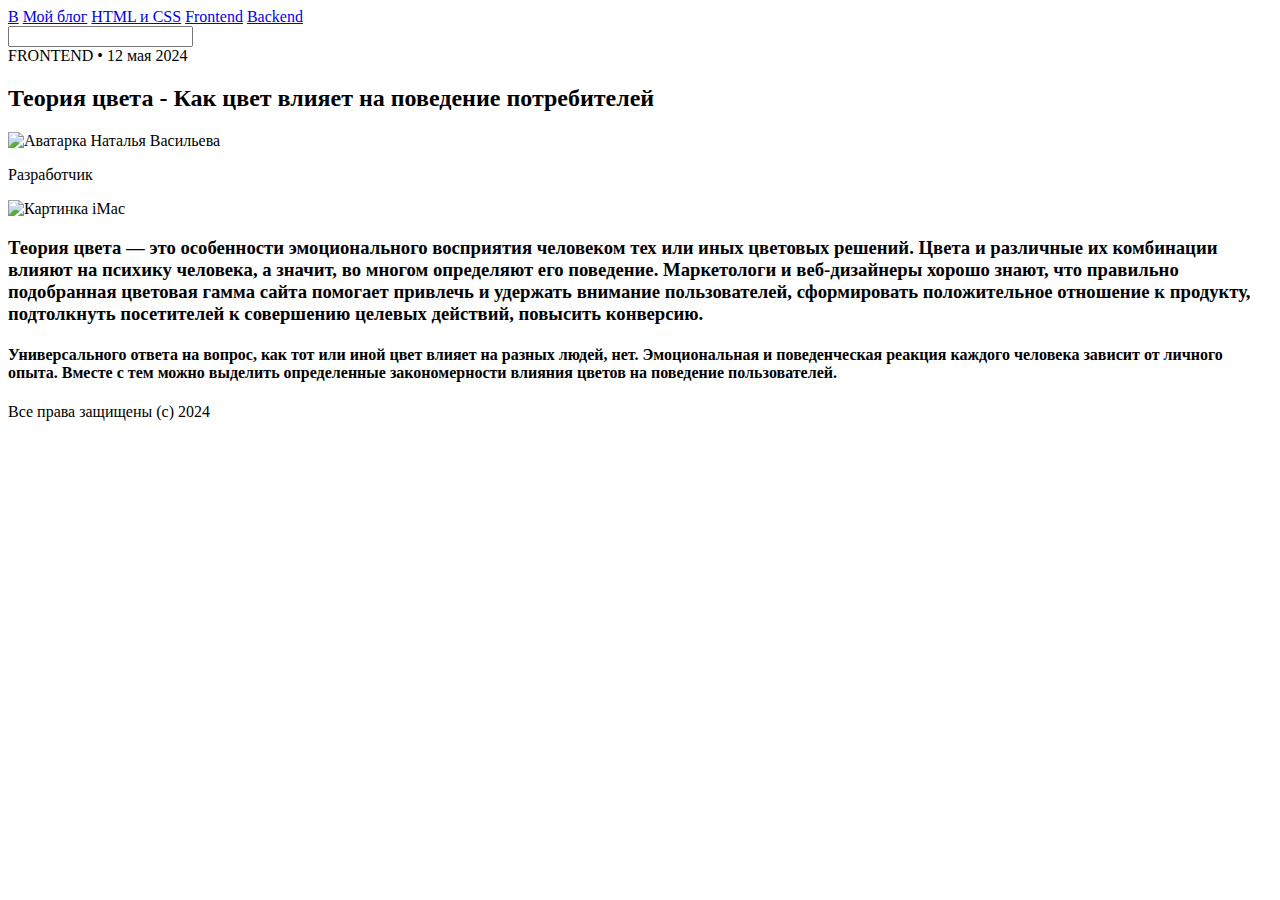
==== 1-blog/index.html @ 11df5508 "Add semantics" ====
<!DOCTYPE html>
<html lang="ru">
<head>
    <meta charset="UTF-8">
    <meta name="viewport" content="width=device-width, initial-scale=1.0">
    <title>Blog</title>
</head>
<body>
    <header>
        <nav>
            <a href="#">B</a>
            <a href="#">Мой блог</a>
            <a href="#">HTML и CSS</a>
            <a href="#">Frontend</a>
            <a href="#">Backend</a>
        </nav>
        <input type="search" name="" id="#">
    </header>

    <article>
        <span>FRONTEND • 12 мая 2024</span>

        <div>
            <h2>Теория цвета - Как цвет влияет на поведение потребителей</h2>
        </div>

        <div>
            <img src="#" alt="Аватарка">
            <span>Наталья Васильева</span>
            <p>Разработчик</p>
        </div>
    </article>

    <section>
          
        <img src="#" alt="Картинка iMac">
         
    </section>

    <section>
        
        <h3>Теория цвета — это особенности эмоционального восприятия человеком тех или иных цветовых решений. Цвета и различные их комбинации влияют на психику человека, а значит, во многом определяют его поведение. Маркетологи и веб-дизайнеры хорошо знают, что правильно подобранная цветовая гамма сайта помогает привлечь и удержать внимание пользователей, сформировать положительное отношение к продукту, подтолкнуть посетителей к совершению целевых действий, повысить конверсию.</h3>

        <h4>Универсального ответа на вопрос, как тот или иной цвет влияет на разных людей, нет. Эмоциональная и поведенческая реакция каждого человека зависит от личного опыта. Вместе с тем можно выделить определенные закономерности влияния цветов на поведение пользователей.           

    </section>
    
    <footer>
        <span>Все права защищены (c) 2024</span>
    </footer>
   
</body>
</html>
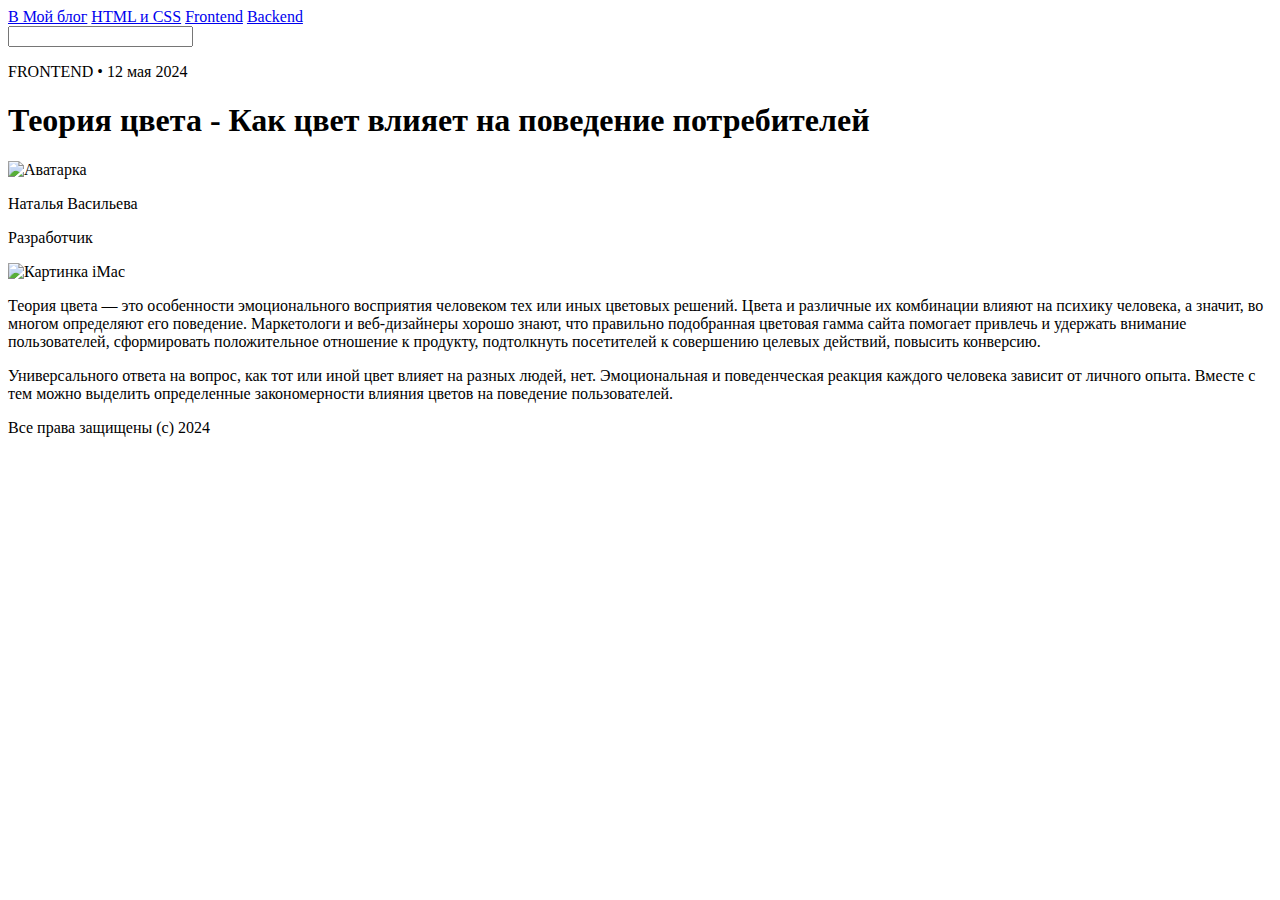
==== commit 16de3fcd: "Внесение правок в ДЗ 1-block и 2-form" ====
--- a/1-blog/index.html
+++ b/1-blog/index.html
@@ -1,53 +1,61 @@
 <!DOCTYPE html>
 <html lang="ru">
-<head>
-    <meta charset="UTF-8">
-    <meta name="viewport" content="width=device-width, initial-scale=1.0">
+  <head>
+    <meta charset="UTF-8" />
+    <meta name="viewport" content="width=device-width, initial-scale=1.0" />
     <title>Blog</title>
-</head>
-<body>
+  </head>
+  <body>
     <header>
-        <nav>
-            <a href="#">B</a>
-            <a href="#">Мой блог</a>
-            <a href="#">HTML и CSS</a>
-            <a href="#">Frontend</a>
-            <a href="#">Backend</a>
-        </nav>
-        <input type="search" name="" id="#">
+      <nav>
+        <a href="#">B Мой блог</a>
+        <a href="#">HTML и CSS</a>
+        <a href="#">Frontend</a>
+        <a href="#">Backend</a>
+      </nav>
+      <input type="search" name="" id="#" />
     </header>
 
     <article>
-        <span>FRONTEND • 12 мая 2024</span>
+      <p>FRONTEND • 12 мая 2024</p>
 
-        <div>
-            <h2>Теория цвета - Как цвет влияет на поведение потребителей</h2>
-        </div>
+      <div>
+        <h1>Теория цвета - Как цвет влияет на поведение потребителей</h1>
+      </div>
 
-        <div>
-            <img src="#" alt="Аватарка">
-            <span>Наталья Васильева</span>
-            <p>Разработчик</p>
-        </div>
+      <div>
+        <img src="#" alt="Аватарка" />
+        <p>Наталья Васильева</p>
+        <p>Разработчик</p>
+      </div>
     </article>
 
     <section>
-          
-        <img src="#" alt="Картинка iMac">
-         
+      <img src="#" alt="Картинка iMac" />
     </section>
 
     <section>
-        
-        <h3>Теория цвета — это особенности эмоционального восприятия человеком тех или иных цветовых решений. Цвета и различные их комбинации влияют на психику человека, а значит, во многом определяют его поведение. Маркетологи и веб-дизайнеры хорошо знают, что правильно подобранная цветовая гамма сайта помогает привлечь и удержать внимание пользователей, сформировать положительное отношение к продукту, подтолкнуть посетителей к совершению целевых действий, повысить конверсию.</h3>
+      <p>
+        Теория цвета — это особенности эмоционального восприятия человеком тех
+        или иных цветовых решений. Цвета и различные их комбинации влияют на
+        психику человека, а значит, во многом определяют его поведение.
+        Маркетологи и веб-дизайнеры хорошо знают, что правильно подобранная
+        цветовая гамма сайта помогает привлечь и удержать внимание
+        пользователей, сформировать положительное отношение к продукту,
+        подтолкнуть посетителей к совершению целевых действий, повысить
+        конверсию.
+      </p>
 
-        <h4>Универсального ответа на вопрос, как тот или иной цвет влияет на разных людей, нет. Эмоциональная и поведенческая реакция каждого человека зависит от личного опыта. Вместе с тем можно выделить определенные закономерности влияния цветов на поведение пользователей.           
+      <p>
+        Универсального ответа на вопрос, как тот или иной цвет влияет на разных
+        людей, нет. Эмоциональная и поведенческая реакция каждого человека
+        зависит от личного опыта. Вместе с тем можно выделить определенные
+        закономерности влияния цветов на поведение пользователей.
+      </p>
+    </section>
 
-    </section>
-    
     <footer>
-        <span>Все права защищены (c) 2024</span>
+      <span>Все права защищены (c) 2024</span>
     </footer>
-   
-</body>
-</html>+  </body>
+</html>
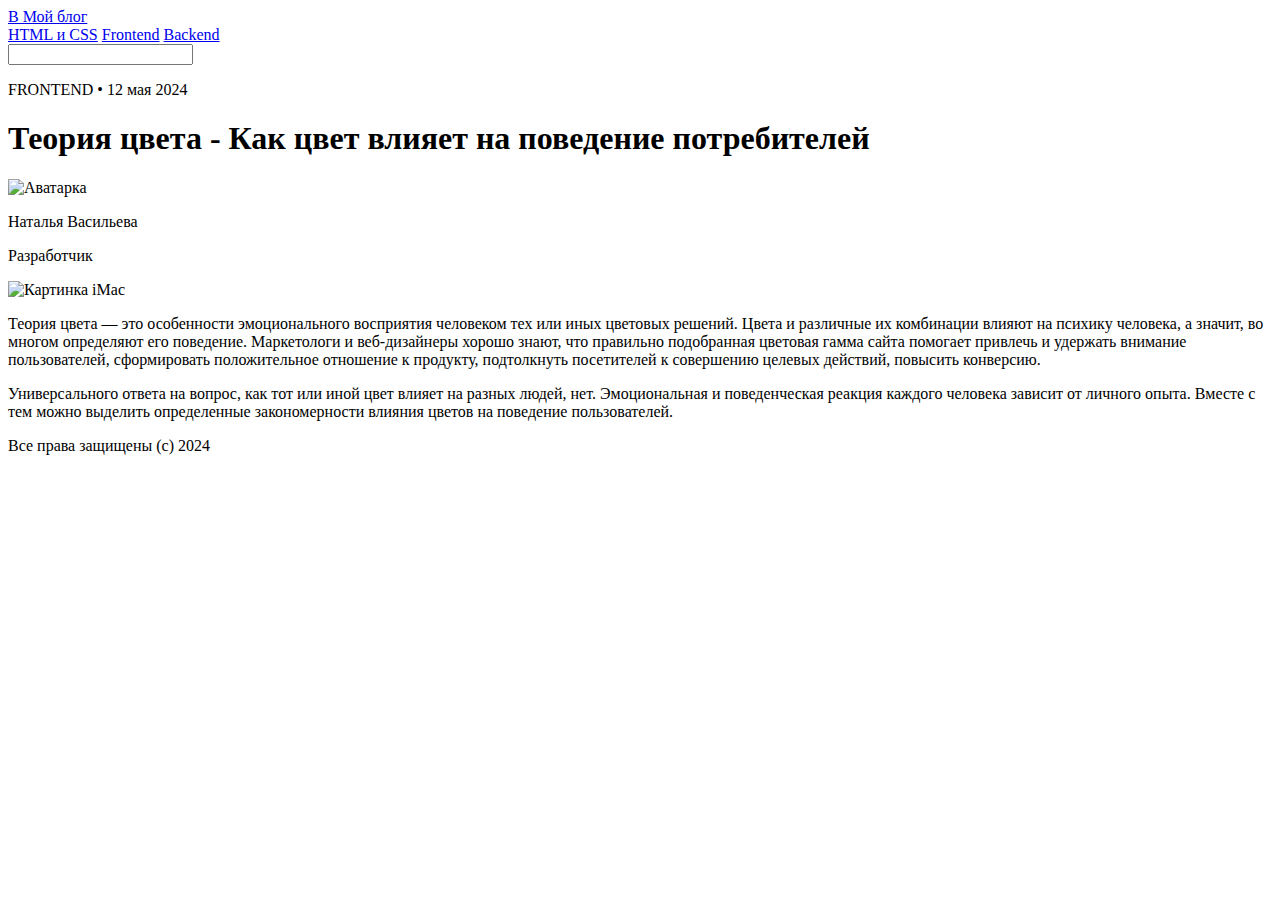
==== commit 0c1af742: "Внесение правок-2" ====
--- a/1-blog/index.html
+++ b/1-blog/index.html
@@ -7,8 +7,8 @@
   </head>
   <body>
     <header>
+      <a href="#">B Мой блог</a>
       <nav>
-        <a href="#">B Мой блог</a>
         <a href="#">HTML и CSS</a>
         <a href="#">Frontend</a>
         <a href="#">Backend</a>
@@ -19,9 +19,7 @@
     <article>
       <p>FRONTEND • 12 мая 2024</p>
 
-      <div>
-        <h1>Теория цвета - Как цвет влияет на поведение потребителей</h1>
-      </div>
+      <h1>Теория цвета - Как цвет влияет на поведение потребителей</h1>
 
       <div>
         <img src="#" alt="Аватарка" />
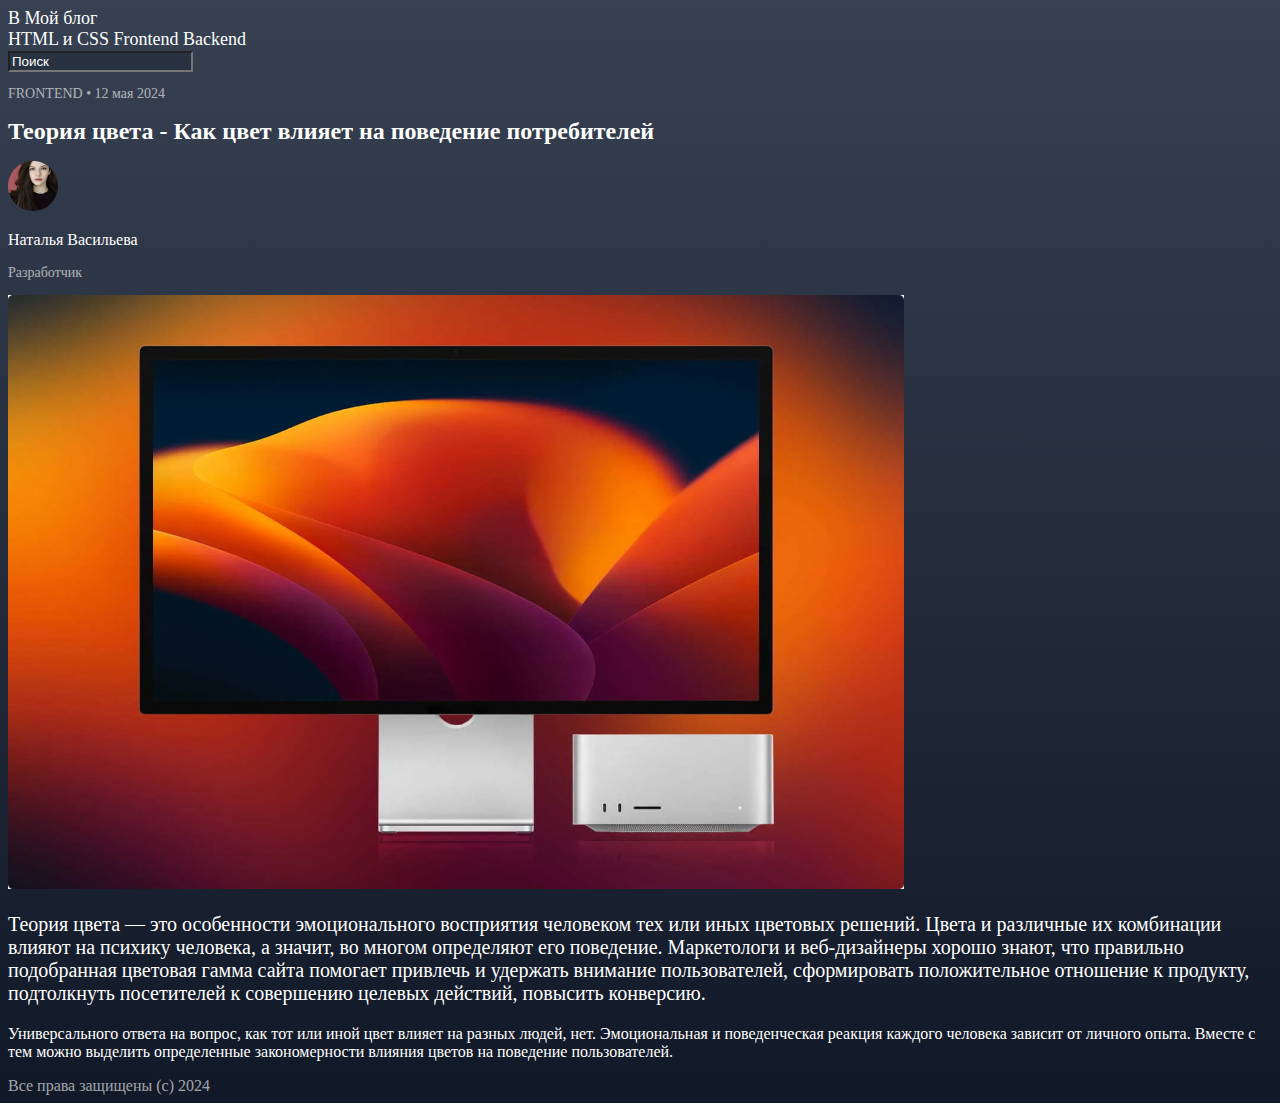
==== commit 1788d2d1: "Добавление файла стилей, изображений, работа с текстом, фоном и цветом" ====
--- a/1-blog/index.html
+++ b/1-blog/index.html
@@ -4,36 +4,37 @@
     <meta charset="UTF-8" />
     <meta name="viewport" content="width=device-width, initial-scale=1.0" />
     <title>Blog</title>
+    <link rel="stylesheet" href="style.css">
   </head>
-  <body>
-    <header>
+  <body class="main">
+    <header class="header">
       <a href="#">B Мой блог</a>
       <nav>
         <a href="#">HTML и CSS</a>
         <a href="#">Frontend</a>
         <a href="#">Backend</a>
       </nav>
-      <input type="search" name="" id="#" />
+      <input type="search" name="search" id="search" placeholder="Поиск" />
     </header>
 
     <article>
-      <p>FRONTEND • 12 мая 2024</p>
+      <p class="articleDate">FRONTEND • 12 мая 2024</p>
 
-      <h1>Теория цвета - Как цвет влияет на поведение потребителей</h1>
+      <h1 class="articleHeader">Теория цвета - Как цвет влияет на поведение потребителей</h1>
 
       <div>
-        <img src="#" alt="Аватарка" />
-        <p>Наталья Васильева</p>
-        <p>Разработчик</p>
+        <img src="/1-blog/image/avatar.png" alt="Аватарка" />
+        <p class="personName">Наталья Васильева</p>
+        <p class="personStatus">Разработчик</p>
       </div>
     </article>
 
     <section>
-      <img src="#" alt="Картинка iMac" />
+      <img src="/1-blog/image/desktop.jpg" alt="Картинка iMac" />
     </section>
 
     <section>
-      <p>
+      <p class="firstText">
         Теория цвета — это особенности эмоционального восприятия человеком тех
         или иных цветовых решений. Цвета и различные их комбинации влияют на
         психику человека, а значит, во многом определяют его поведение.
@@ -44,7 +45,7 @@
         конверсию.
       </p>
 
-      <p>
+      <p class="secondText">
         Универсального ответа на вопрос, как тот или иной цвет влияет на разных
         людей, нет. Эмоциональная и поведенческая реакция каждого человека
         зависит от личного опыта. Вместе с тем можно выделить определенные
@@ -53,7 +54,7 @@
     </section>
 
     <footer>
-      <span>Все права защищены (c) 2024</span>
+      <span class="copyright">Все права защищены (c) 2024</span>
     </footer>
   </body>
 </html>
--- a/1-blog/style.css
+++ b/1-blog/style.css
@@ -0,0 +1,57 @@
+.main {
+  background: linear-gradient(180deg, #374151 0%, #111827 100%);
+}
+
+.header {
+  font-family: "Roboto";
+  font-size: 18px;
+  font-weight: 400;
+}
+
+header a {
+  color: #fff;
+  text-decoration: none;
+}
+
+header input::placeholder {
+  color: #fff;
+}
+
+#search {
+  background-color: #1f293799;
+}
+
+.articleDate,
+.personStatus {
+  font-family: "Roboto";
+  font-size: 14px;
+  color: #fff;
+  opacity: 60%;
+}
+
+.articleHeader {
+  font-family: "Roboto";
+  font-size: 24px;
+  color: #fff;
+}
+
+.personName,
+.firstText,
+.secondText,
+.copyright {
+  font-family: "Roboto";
+  font-size: 16px;
+  color: #fff;
+}
+
+.firstText {
+  font-size: 20px;
+}
+
+.secondText {
+  font-size: 16px;
+}
+
+.copyright {
+  opacity: 60%;
+}
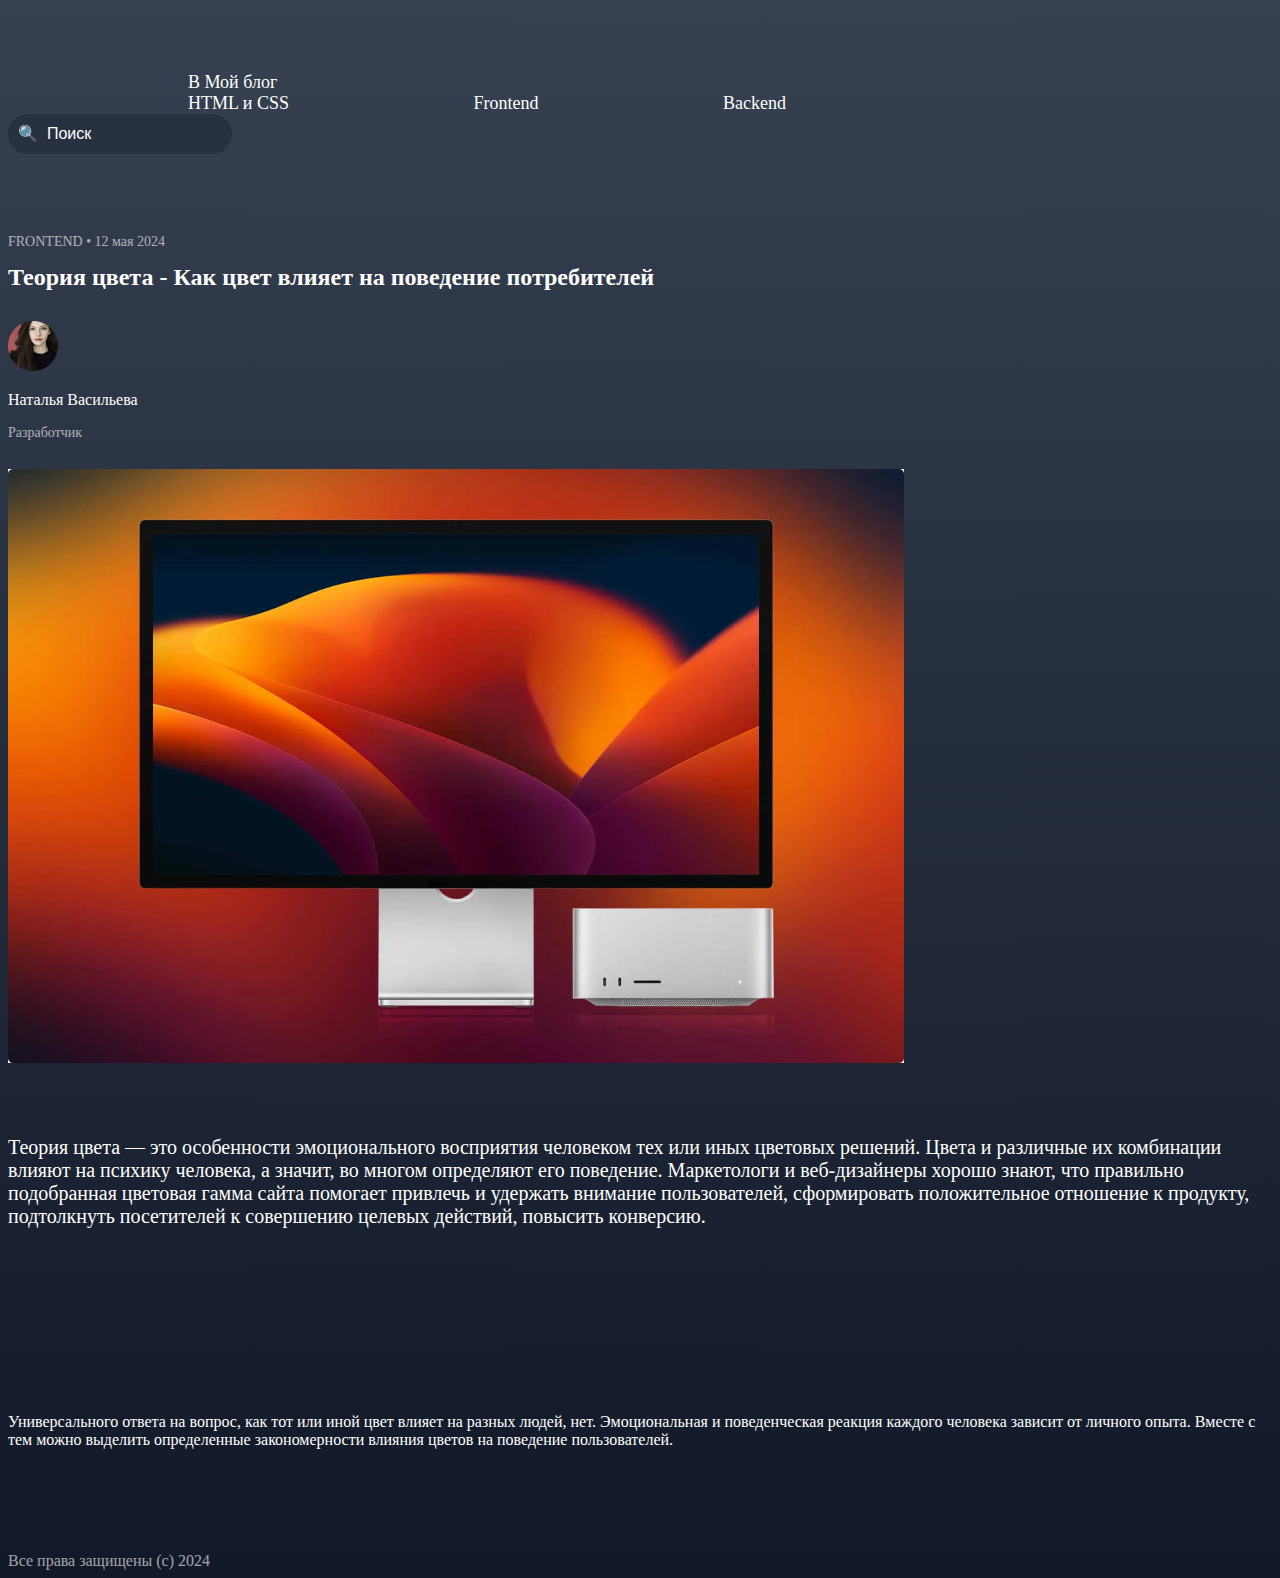
==== commit f061d4fc: "Добавление стилей для 1-blog" ====
--- a/1-blog/index.html
+++ b/1-blog/index.html
@@ -4,7 +4,7 @@
     <meta charset="UTF-8" />
     <meta name="viewport" content="width=device-width, initial-scale=1.0" />
     <title>Blog</title>
-    <link rel="stylesheet" href="style.css">
+    <link rel="stylesheet" href="style.css" />
   </head>
   <body class="main">
     <header class="header">
@@ -14,26 +14,33 @@
         <a href="#">Frontend</a>
         <a href="#">Backend</a>
       </nav>
-      <input type="search" name="search" id="search" placeholder="Поиск" />
+      <input
+        type="search"
+        name="search"
+        id="search"
+        placeholder="&#128269;  Поиск"
+      />
     </header>
 
     <article>
       <p class="articleDate">FRONTEND • 12 мая 2024</p>
 
-      <h1 class="articleHeader">Теория цвета - Как цвет влияет на поведение потребителей</h1>
+      <h1 class="articleHeader">
+        Теория цвета - Как цвет влияет на поведение потребителей
+      </h1>
 
-      <div>
+      <div class="blockPerson">
         <img src="/1-blog/image/avatar.png" alt="Аватарка" />
         <p class="personName">Наталья Васильева</p>
         <p class="personStatus">Разработчик</p>
       </div>
     </article>
 
-    <section>
+    <section class="mainImage">
       <img src="/1-blog/image/desktop.jpg" alt="Картинка iMac" />
     </section>
 
-    <section>
+    <section class="sectionText">
       <p class="firstText">
         Теория цвета — это особенности эмоционального восприятия человеком тех
         или иных цветовых решений. Цвета и различные их комбинации влияют на
--- a/1-blog/style.css
+++ b/1-blog/style.css
@@ -1,11 +1,5 @@
 .main {
   background: linear-gradient(180deg, #374151 0%, #111827 100%);
-}
-
-.header {
-  font-family: "Roboto";
-  font-size: 18px;
-  font-weight: 400;
 }
 
 header a {
@@ -17,8 +11,29 @@
   color: #fff;
 }
 
+.header {
+  font-family: "Roboto";
+  font-size: 18px;
+  font-weight: 400;
+  margin: 72px 0 80px 0;
+}
+
+.header a {
+  margin: 0 0 0 180px;
+}
+
 #search {
   background-color: #1f293799;
+  border: none;
+  width: 224px;
+  height: 40px;
+  border-radius: 30px 30px 30px 30px;
+  font-size: 16px;
+  padding: 0 10px;
+}
+
+.articleDate {
+  margin: 0 0 14px 0;
 }
 
 .articleDate,
@@ -33,6 +48,18 @@
   font-family: "Roboto";
   font-size: 24px;
   color: #fff;
+  margin: 0 0 30px 0;
+}
+.blockPerson {
+  margin: 0 0 28px 0;
+}
+
+.mainImage {
+  margin: 0 0 69px 0;
+}
+
+.sectionText {
+  margin: 0 0 103px 0;
 }
 
 .personName,
@@ -46,6 +73,7 @@
 
 .firstText {
   font-size: 20px;
+  margin: 0 0 185px 0;
 }
 
 .secondText {
@@ -55,3 +83,7 @@
 .copyright {
   opacity: 60%;
 }
+
+.sectionList {
+  list-style: none;
+}
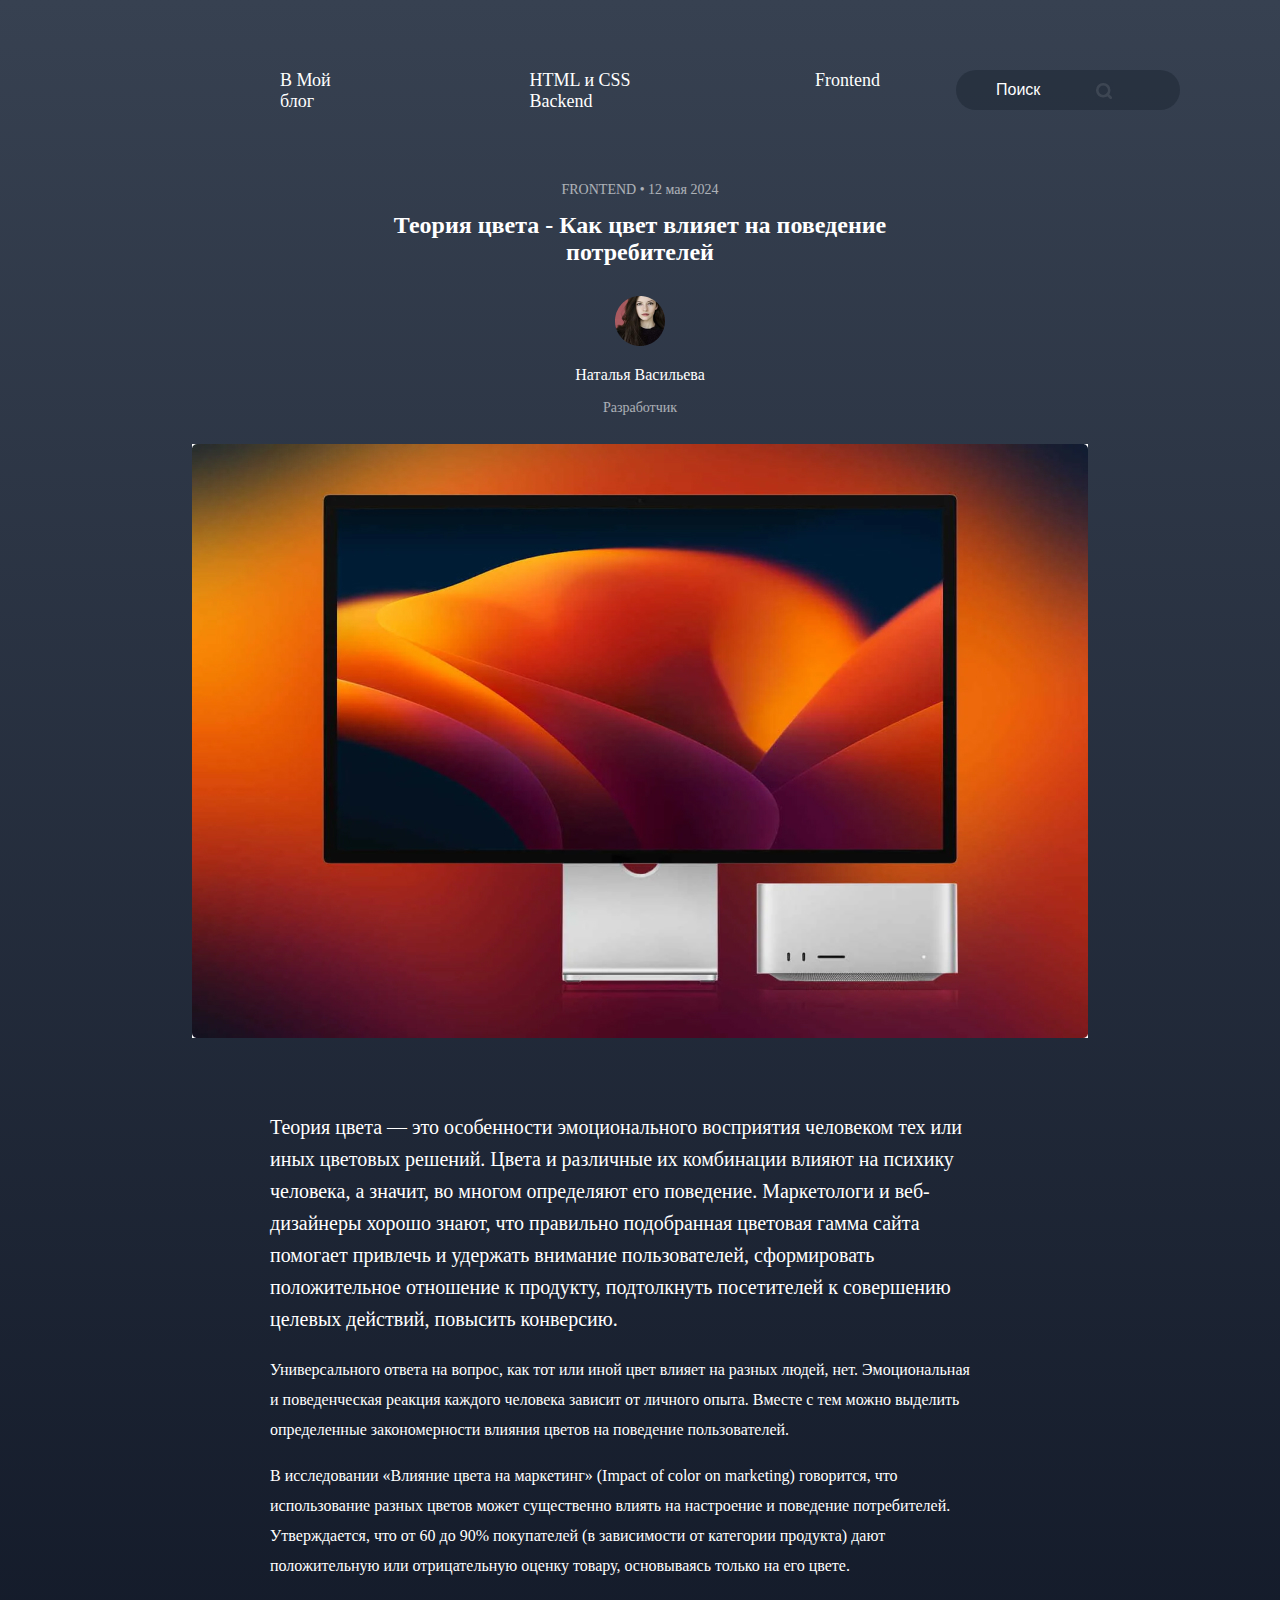
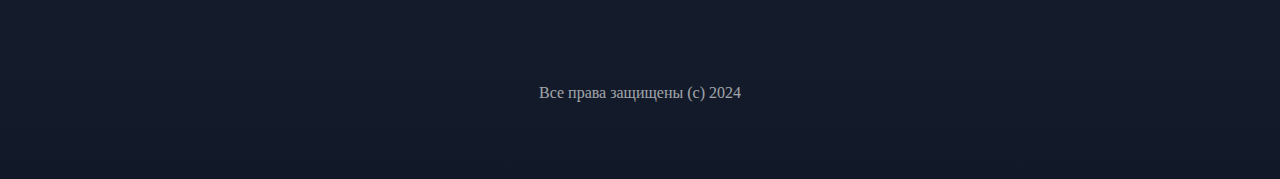
==== commit 456da541: "Добавление иконки поиска, работа со стилями для 1-blog" ====
--- a/1-blog/index.html
+++ b/1-blog/index.html
@@ -14,12 +14,10 @@
         <a href="#">Frontend</a>
         <a href="#">Backend</a>
       </nav>
-      <input
-        type="search"
-        name="search"
-        id="search"
-        placeholder="&#128269;  Поиск"
-      />
+      <div class="divInput">
+        <img src="./image/search.svg" alt="Иконка поиска">
+        <input type="search" name="search" id="search" placeholder="Поиск" />
+      </div>
     </header>
 
     <article>
@@ -30,14 +28,14 @@
       </h1>
 
       <div class="blockPerson">
-        <img src="/1-blog/image/avatar.png" alt="Аватарка" />
+        <img src="./image/avatar.png" alt="Аватарка" />
         <p class="personName">Наталья Васильева</p>
         <p class="personStatus">Разработчик</p>
       </div>
     </article>
 
     <section class="mainImage">
-      <img src="/1-blog/image/desktop.jpg" alt="Картинка iMac" />
+      <img src="./image/desktop.jpg" alt="Картинка iMac" />
     </section>
 
     <section class="sectionText">
@@ -58,9 +56,12 @@
         зависит от личного опыта. Вместе с тем можно выделить определенные
         закономерности влияния цветов на поведение пользователей.
       </p>
+      <p class="thirdText">
+       В исследовании «Влияние цвета на маркетинг» (Impact of color on marketing) говорится, что использование разных цветов может существенно влиять на настроение и поведение потребителей. Утверждается, что от 60 до 90% покупателей (в зависимости от категории продукта) дают положительную или отрицательную оценку товару, основываясь только на его цвете.
+      </p>
     </section>
 
-    <footer>
+    <footer class="footer">
       <span class="copyright">Все права защищены (c) 2024</span>
     </footer>
   </body>
--- a/1-blog/style.css
+++ b/1-blog/style.css
@@ -1,7 +1,3 @@
-.main {
-  background: linear-gradient(180deg, #374151 0%, #111827 100%);
-}
-
 header a {
   color: #fff;
   text-decoration: none;
@@ -11,25 +7,50 @@
   color: #fff;
 }
 
-.header {
-  font-family: "Roboto";
-  font-size: 18px;
-  font-weight: 400;
-  margin: 72px 0 80px 0;
-}
-
-.header a {
-  margin: 0 0 0 180px;
+article {
+  text-align: center;
+  padding: 0 25%;
 }
 
 #search {
   background-color: #1f293799;
+  color: #fff;
   border: none;
   width: 224px;
   height: 40px;
   border-radius: 30px 30px 30px 30px;
   font-size: 16px;
-  padding: 0 10px;
+  padding: 0 40px;
+}
+
+.main,
+.header {
+  width: 1080px;
+}
+
+.main {
+  background: linear-gradient(180deg, #374151 0%, #111827 100%);
+  margin: 0 auto;
+  font-family: "Roboto";
+  font-weight: 400;
+}
+
+.divInput img {
+  width: 18px;
+  height: 18px;
+  position: absolute;
+  top: 82px;
+  left: 1095px;
+}
+
+.header {
+  font-size: 18px;
+  margin: 70px auto;
+  display: flex;
+}
+
+.header a {
+  margin: 0 0 0 180px;
 }
 
 .articleDate {
@@ -38,14 +59,12 @@
 
 .articleDate,
 .personStatus {
-  font-family: "Roboto";
   font-size: 14px;
   color: #fff;
   opacity: 60%;
 }
 
 .articleHeader {
-  font-family: "Roboto";
   font-size: 24px;
   color: #fff;
   margin: 0 0 30px 0;
@@ -55,29 +74,37 @@
 }
 
 .mainImage {
+  text-align: center;
   margin: 0 0 69px 0;
 }
 
 .sectionText {
+  padding: 0px 203px 0 170px;
   margin: 0 0 103px 0;
 }
 
 .personName,
 .firstText,
 .secondText,
+.thirdText,
 .copyright {
-  font-family: "Roboto";
   font-size: 16px;
   color: #fff;
 }
 
 .firstText {
   font-size: 20px;
-  margin: 0 0 185px 0;
+  line-height: 32px;
 }
 
-.secondText {
-  font-size: 16px;
+.secondText,
+.thirdText {
+  line-height: 30px;
+}
+
+.footer {
+  text-align: center;
+  padding: 0 0 77px 0;
 }
 
 .copyright {
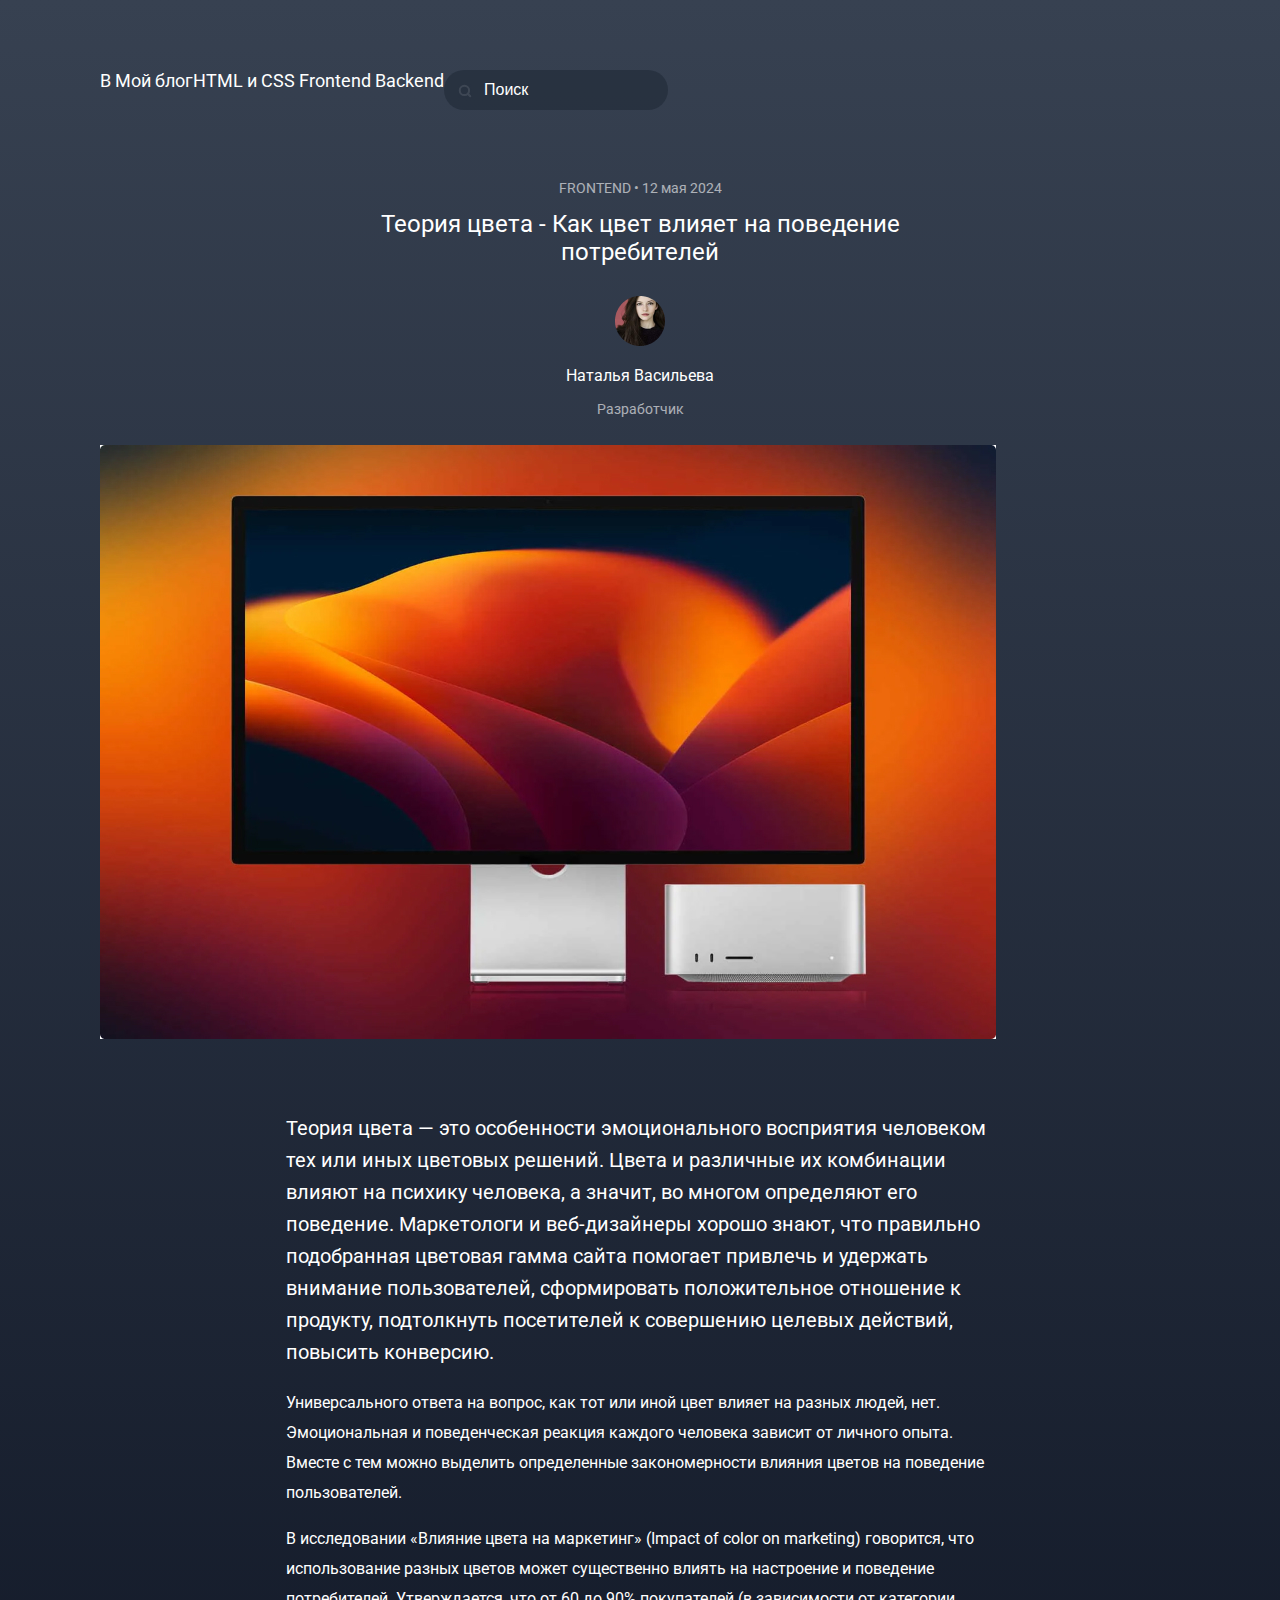
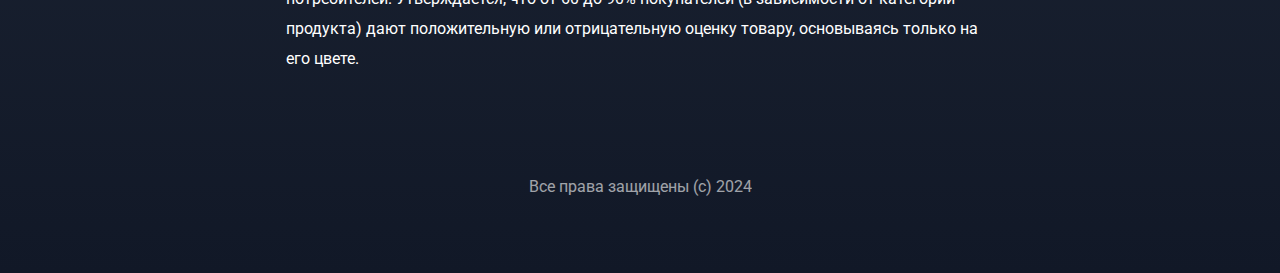
==== commit 68453a6e: "Внесение правок в 1-blog и 2-form" ====
--- a/1-blog/index.html
+++ b/1-blog/index.html
@@ -4,6 +4,12 @@
     <meta charset="UTF-8" />
     <meta name="viewport" content="width=device-width, initial-scale=1.0" />
     <title>Blog</title>
+    <link rel="preconnect" href="https://fonts.googleapis.com" />
+    <link rel="preconnect" href="https://fonts.gstatic.com" crossorigin />
+    <link
+      href="https://fonts.googleapis.com/css2?family=Roboto&display=swap"
+      rel="stylesheet"
+    />
     <link rel="stylesheet" href="style.css" />
   </head>
   <body class="main">
@@ -15,7 +21,7 @@
         <a href="#">Backend</a>
       </nav>
       <div class="divInput">
-        <img src="./image/search.svg" alt="Иконка поиска">
+        <img src="./image/search.svg" alt="Иконка поиска" />
         <input type="search" name="search" id="search" placeholder="Поиск" />
       </div>
     </header>
@@ -57,7 +63,12 @@
         закономерности влияния цветов на поведение пользователей.
       </p>
       <p class="thirdText">
-       В исследовании «Влияние цвета на маркетинг» (Impact of color on marketing) говорится, что использование разных цветов может существенно влиять на настроение и поведение потребителей. Утверждается, что от 60 до 90% покупателей (в зависимости от категории продукта) дают положительную или отрицательную оценку товару, основываясь только на его цвете.
+        В исследовании «Влияние цвета на маркетинг» (Impact of color on
+        marketing) говорится, что использование разных цветов может существенно
+        влиять на настроение и поведение потребителей. Утверждается, что от 60
+        до 90% покупателей (в зависимости от категории продукта) дают
+        положительную или отрицательную оценку товару, основываясь только на его
+        цвете.
       </p>
     </section>
 
--- a/1-blog/style.css
+++ b/1-blog/style.css
@@ -1,3 +1,14 @@
+* {
+  box-sizing: border-box;
+}
+
+body {
+  font-family: "Roboto", monospace;
+  font-weight: 400;
+  font-size: 16px;
+  color: #fff;
+}
+
 header a {
   color: #fff;
   text-decoration: none;
@@ -31,26 +42,24 @@
 .main {
   background: linear-gradient(180deg, #374151 0%, #111827 100%);
   margin: 0 auto;
-  font-family: "Roboto";
-  font-weight: 400;
+}
+
+.divInput {
+  position: relative;
 }
 
 .divInput img {
-  width: 18px;
-  height: 18px;
+  width: 14px;
+  height: 14px;
   position: absolute;
-  top: 82px;
-  left: 1095px;
+  top: 14px;
+  left: 14px;
 }
 
 .header {
   font-size: 18px;
   margin: 70px auto;
   display: flex;
-}
-
-.header a {
-  margin: 0 0 0 180px;
 }
 
 .articleDate {
@@ -66,6 +75,7 @@
 
 .articleHeader {
   font-size: 24px;
+  font-weight: 400;
   color: #fff;
   margin: 0 0 30px 0;
 }
@@ -74,22 +84,12 @@
 }
 
 .mainImage {
-  text-align: center;
-  margin: 0 0 69px 0;
+  margin-bottom: 69px;
 }
 
 .sectionText {
-  padding: 0px 203px 0 170px;
-  margin: 0 0 103px 0;
-}
-
-.personName,
-.firstText,
-.secondText,
-.thirdText,
-.copyright {
-  font-size: 16px;
-  color: #fff;
+  max-width: 708px;
+  margin: 0 auto 103px;
 }
 
 .firstText {
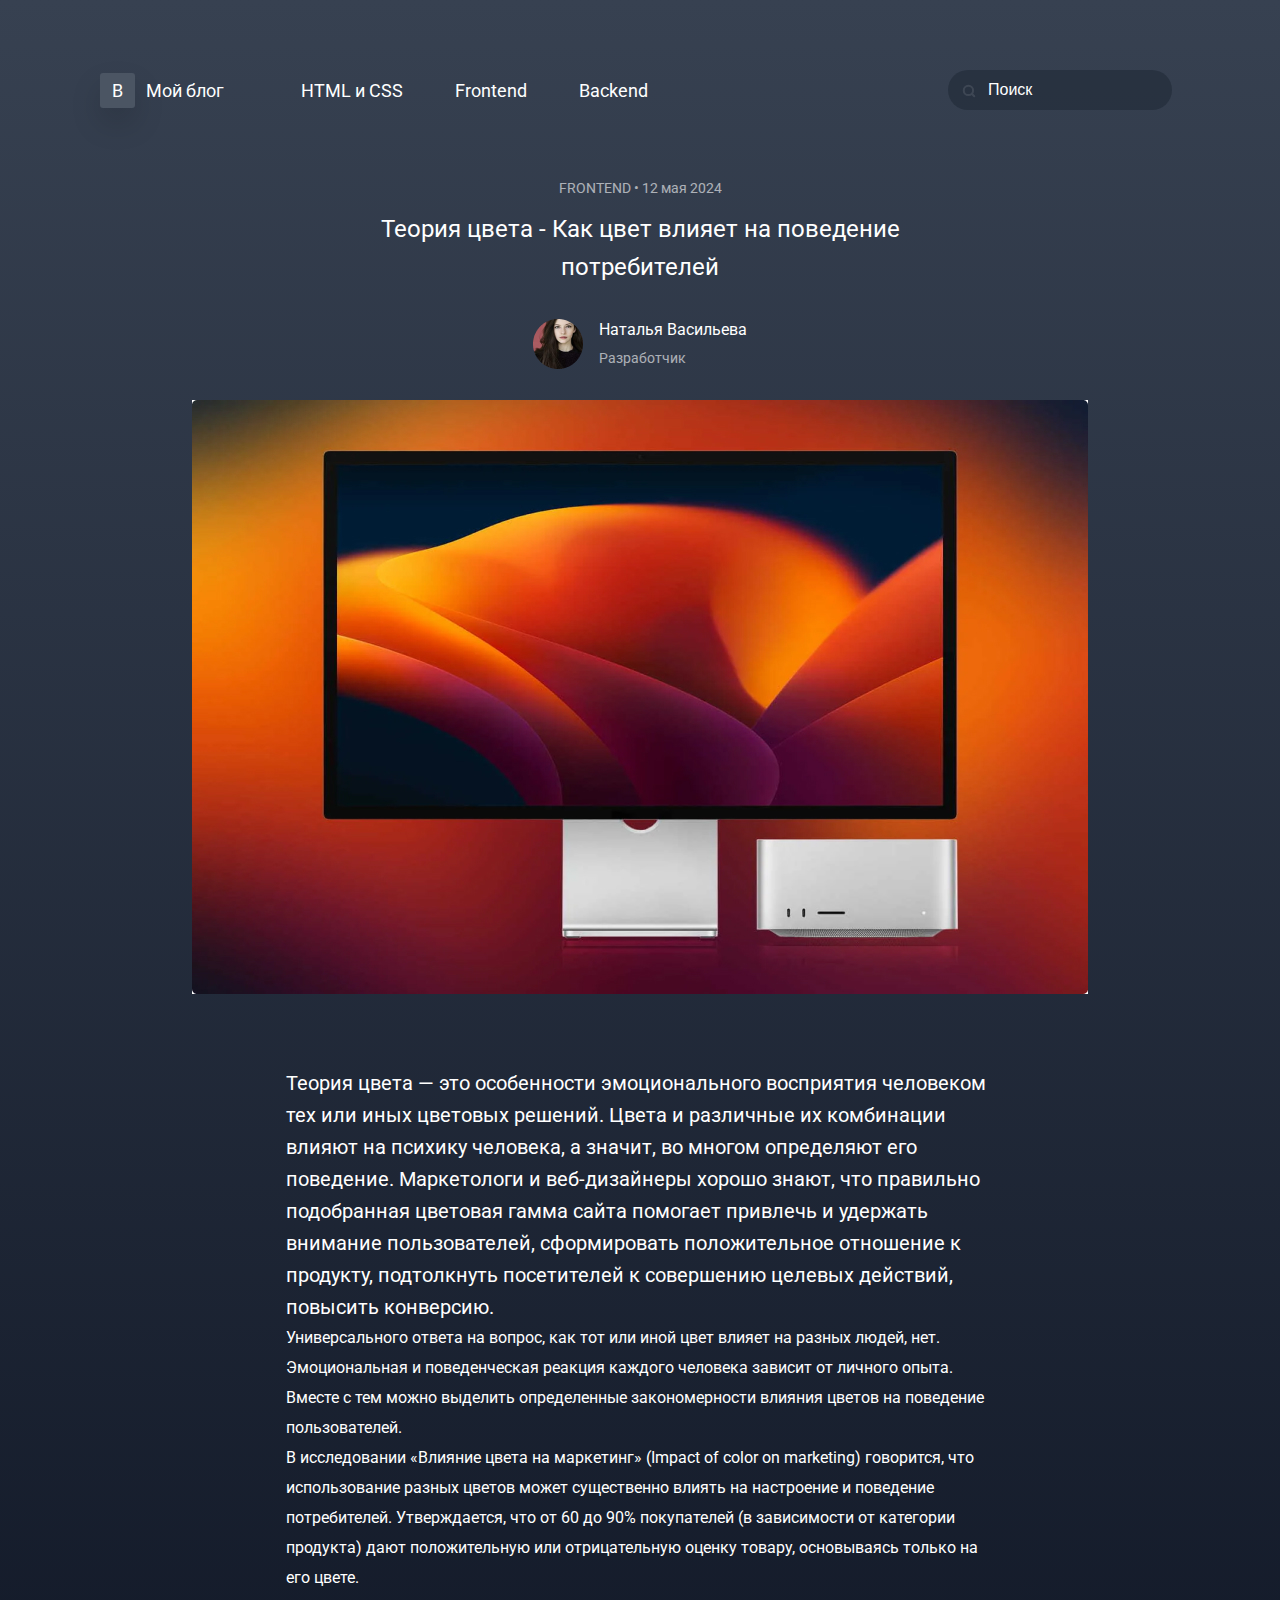
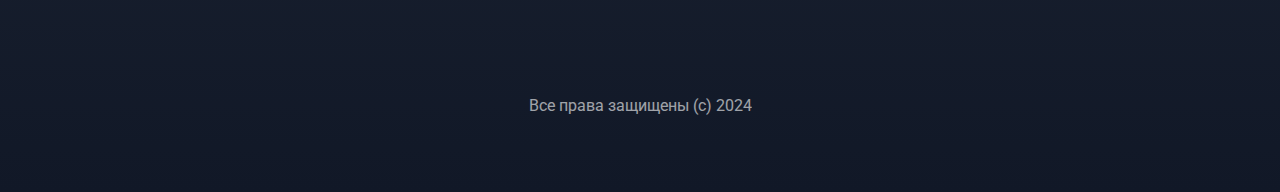
==== commit 6248162c: "Внесение правок в проект 1-blog и 2-form" ====
--- a/1-blog/index.html
+++ b/1-blog/index.html
@@ -14,11 +14,22 @@
   </head>
   <body class="main">
     <header class="header">
-      <a href="#">B Мой блог</a>
+      <div>
+        
+        <a href="#"><span>В</span>Мой блог</a>
+      </div>
       <nav>
-        <a href="#">HTML и CSS</a>
-        <a href="#">Frontend</a>
-        <a href="#">Backend</a>
+        <ul>
+          <li>
+            <a href="#">HTML и CSS</a>
+          </li>
+          <li>
+            <a href="#">Frontend</a>
+          </li>
+          <li>
+            <a href="#">Backend</a>
+          </li>
+        </ul>
       </nav>
       <div class="divInput">
         <img src="./image/search.svg" alt="Иконка поиска" />
@@ -35,8 +46,10 @@
 
       <div class="blockPerson">
         <img src="./image/avatar.png" alt="Аватарка" />
-        <p class="personName">Наталья Васильева</p>
-        <p class="personStatus">Разработчик</p>
+        <div>
+          <p class="personName">Наталья Васильева</p>
+          <p class="personStatus">Разработчик</p>
+        </div>
       </div>
     </article>
 
--- a/1-blog/style.css
+++ b/1-blog/style.css
@@ -1,5 +1,6 @@
 * {
   box-sizing: border-box;
+  margin: 0;
 }
 
 body {
@@ -12,10 +13,37 @@
 header a {
   color: #fff;
   text-decoration: none;
+  line-height: 35px;
+}
+
+header nav {
+}
+
+div a > span {
+  display: inline-block;
+  width: 35px;
+  margin-right: 11px;
+  text-align: center;
+  border-radius: 3px;
+  background: #4B5563;
+  box-shadow: 0px 15px 30px 0px #00000026;
+}
+
+div > p {
+  line-height: 28px;
 }
 
 header input::placeholder {
   color: #fff;
+}
+
+ul {
+  display: flex;
+  list-style-type: none;
+  gap: 52px;
+  padding: 0;
+  margin-left: 77px;
+  margin-right: 300px;
 }
 
 article {
@@ -46,6 +74,7 @@
 
 .divInput {
   position: relative;
+  
 }
 
 .divInput img {
@@ -60,6 +89,7 @@
   font-size: 18px;
   margin: 70px auto;
   display: flex;
+  align-items: center;
 }
 
 .articleDate {
@@ -78,13 +108,23 @@
   font-weight: 400;
   color: #fff;
   margin: 0 0 30px 0;
+  line-height: 38px;
 }
 .blockPerson {
   margin: 0 0 28px 0;
+  display: flex;
+  align-items: center;
+  justify-content: center;
+}
+
+.blockPerson div {
+  margin-left: 16px;
+  text-align: left;
 }
 
 .mainImage {
   margin-bottom: 69px;
+  text-align: center;
 }
 
 .sectionText {
